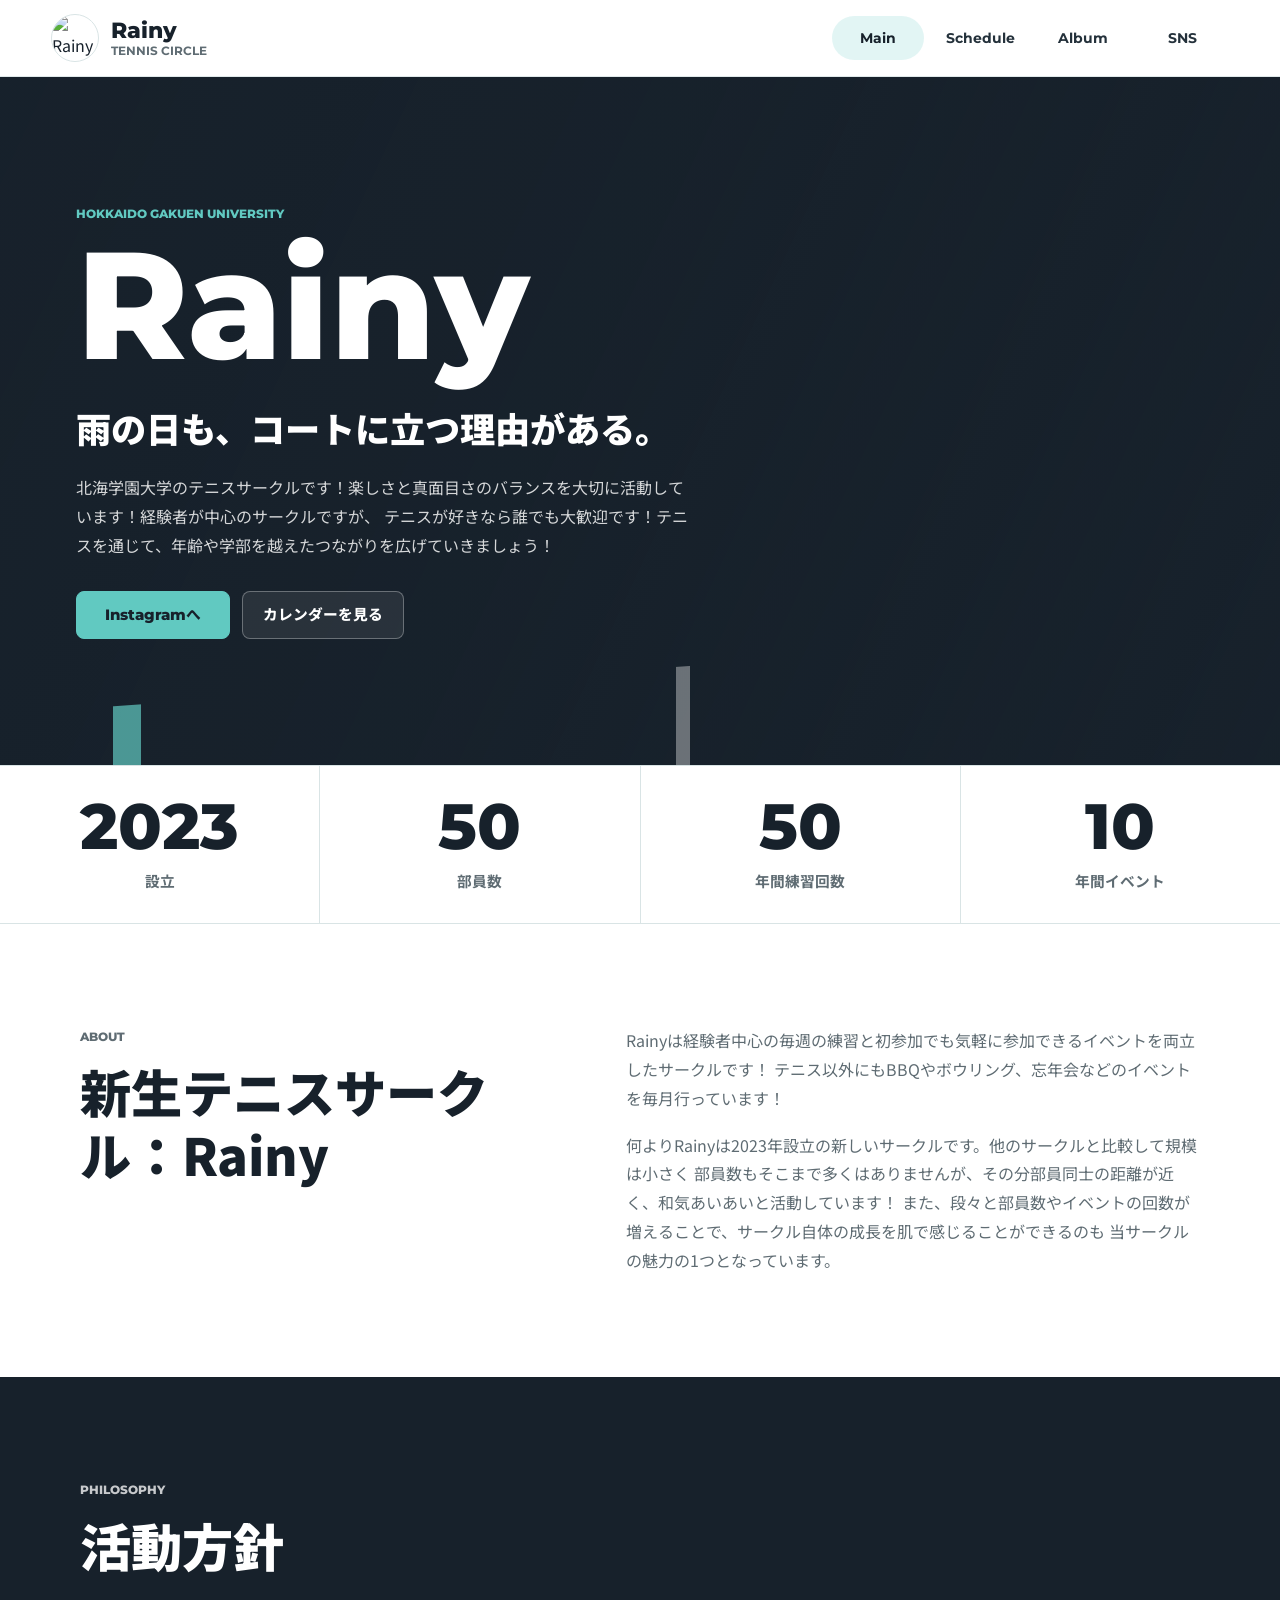
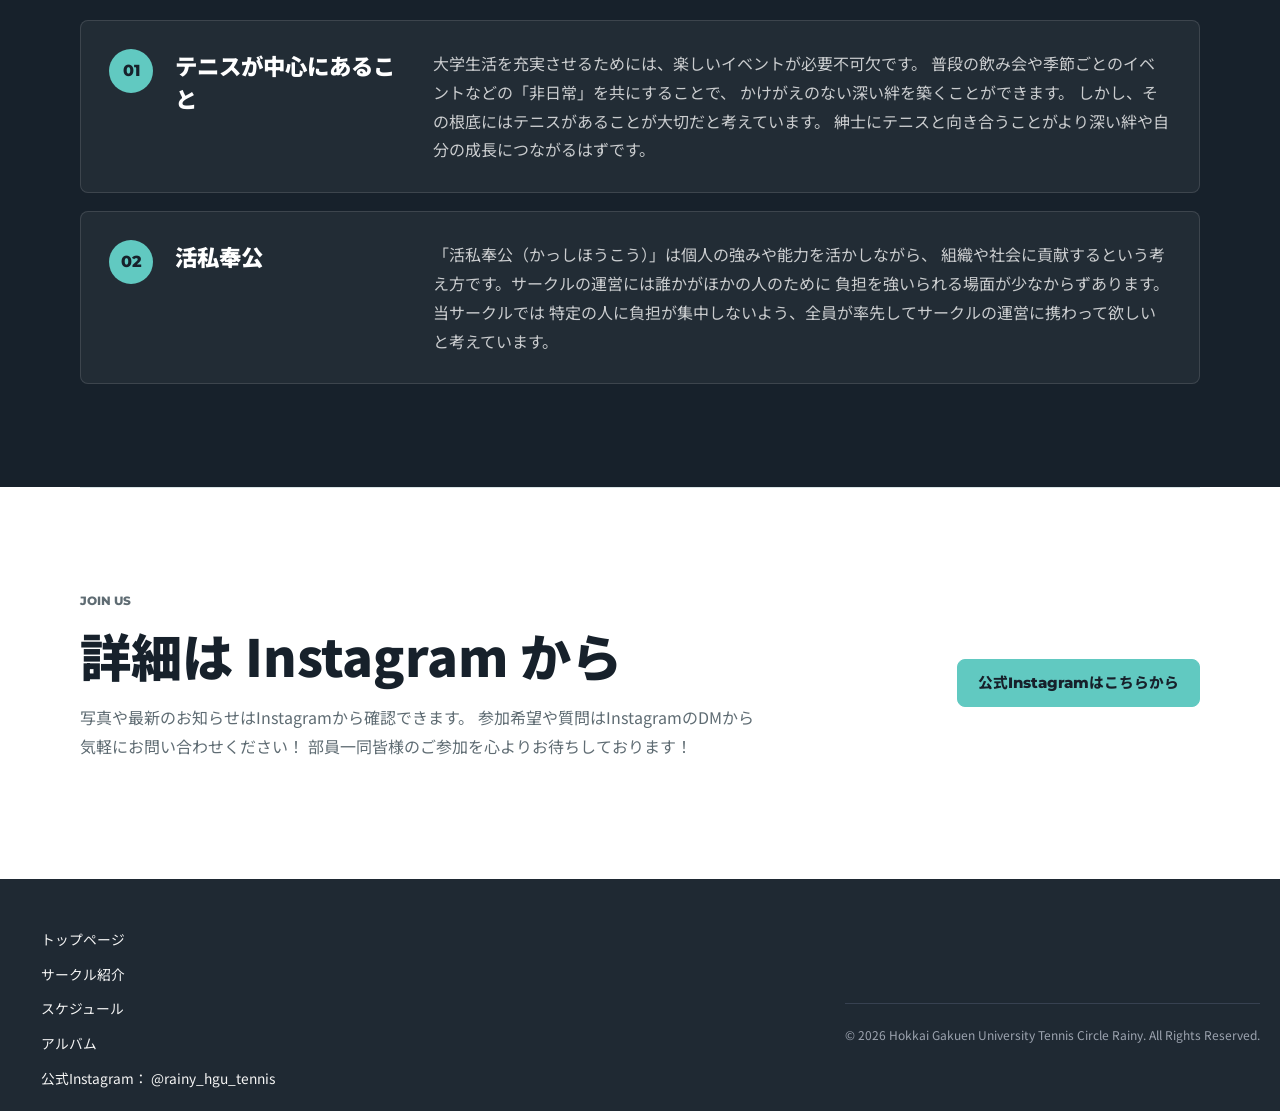
==== index.html @ 99d6b295 "Add files via upload" ====
<!doctype html>
<html lang="ja">
  <head>
    <meta charset="utf-8">
    <meta name="viewport" content="width=device-width, initial-scale=1">
    <title>Rainy | 北海学園大学テニスサークル</title>
    <meta name="description" content="北海学園大学所属のテニスサークル Rainy。スポーツマンシップを大切に、テニスもイベントも全力で楽しむサークルです。">
    <link rel="preconnect" href="https://fonts.googleapis.com">
    <link rel="preconnect" href="https://fonts.gstatic.com" crossorigin>
    <link href="https://fonts.googleapis.com/css2?family=Montserrat:wght@600;700;800&family=Noto+Sans+JP:wght@400;500;700;900&display=swap" rel="stylesheet">
    <link rel="stylesheet" href="styles.css">
  </head>
  <body>
    <header class="site-header">
      <a class="brand" href="index.html" aria-label="Rainy ホーム">
        <img class="brand-mark" src="assets/rainy-logo.png" alt="Rainy Tennis Circle ロゴ">
        <span>
          <span class="brand-name">Rainy</span>
          <span class="brand-line">Tennis Circle</span>
        </span>
      </a>
      <button class="nav-toggle" type="button" aria-expanded="false" aria-controls="site-nav" aria-label="メニューを開く">
        <span></span>
        <span></span>
        <span></span>
      </button>
      <nav class="site-nav" id="site-nav" aria-label="サイト内メニュー">
        <a href="index.html" aria-current="page">Main</a>
        <a href="schedule.html">Schedule</a>
        <a href="album.html">Album</a>
        <a href="sns.html">SNS</a>
      </nav>
    </header>

    <main>
      <section class="hero hero-home">
        <div class="hero-copy">
          <p class="eyebrow">Hokkaido Gakuen University</p>
          <h1>Rainy</h1>
          <p class="hero-lead">雨の日も、コートに立つ理由がある。</p>
          <p class="hero-text">
            北海学園大学のテニスサークルです！楽しさと真面目さのバランスを大切に活動しています！経験者が中心のサークルですが、
            テニスが好きなら誰でも大歓迎です！テニスを通じて、年齢や学部を越えたつながりを広げていきましょう！
          </p>
          <div class="hero-actions">
            <a class="button button-primary" href="sns.html">Instagramへ</a>
            <a class="button button-secondary" href="schedule.html">カレンダーを見る</a>
          </div>
        </div>
      </section>

      <section class="stats-strip" aria-label="Rainyの基本情報">
        <div class="stat-card">
          <span class="stat-number">2023</span>
          <span class="stat-label">設立</span>
        </div>
        <div class="stat-card">
          <span class="stat-number">50</span>
          <span class="stat-label">部員数</span>
        </div>
        <div class="stat-card">
          <span class="stat-number">50</span>
          <span class="stat-label">年間練習回数</span>
        </div>
        <div class="stat-card">
          <span class="stat-number">10</span>
          <span class="stat-label">年間イベント</span>
        </div>
      </section>

      <section class="section split-section">
        <div>
          <p class="section-kicker">About</p>
          <h2>新生テニスサークル：Rainy</h2>
        </div>
        <div class="text-stack">
          <p>
            Rainyは経験者中心の毎週の練習と初参加でも気軽に参加できるイベントを両立したサークルです！
            テニス以外にもBBQやボウリング、忘年会などのイベントを毎月行っています！
          </p>
          <p>
            何よりRainyは2023年設立の新しいサークルです。他のサークルと比較して規模は小さく
            部員数もそこまで多くはありませんが、その分部員同士の距離が近く、和気あいあいと活動しています！
            また、段々と部員数やイベントの回数が増えることで、サークル自体の成長を肌で感じることができるのも
            当サークルの魅力の1つとなっています。
          </p>
          
        </div>
      </section>

      <section class="section philosophy-band">
        <div class="band-copy">
          <p class="section-kicker">Philosophy</p>
          <h2>活動方針</h2>
         
        </div>
        <div class="value-list">
          <article>
            <span>01</span>
            <h3>テニスが中心にあること</h3>
            <p>大学生活を充実させるためには、楽しいイベントが必要不可欠です。
              普段の飲み会や季節ごとのイベントなどの「非日常」を共にすることで、
              かけがえのない深い絆を築くことができます。
              しかし、その根底にはテニスがあることが大切だと考えています。
              紳士にテニスと向き合うことがより深い絆や自分の成長につながるはずです。
            </p>
          </article>
          <article>
            <span>02</span>
            <h3>活私奉公</h3>
            <p>「活私奉公（かっしほうこう）」は個人の強みや能力を活かしながら、
              組織や社会に貢献するという考え方です。サークルの運営には誰かがほかの人のために
              負担を強いられる場面が少なからずあります。当サークルでは
              特定の人に負担が集中しないよう、全員が率先してサークルの運営に携わって欲しいと考えています。
              
            </p>
          </article>
        </div>
      </section>

      <section class="section cta-section">
        <div>
          <p class="section-kicker">Join Us</p>
          <h2>詳細は Instagram から</h2>
          <p>
            写真や最新のお知らせはInstagramから確認できます。
            参加希望や質問はInstagramのDMから気軽にお問い合わせください！
            部員一同皆様のご参加を心よりお待ちしております！
          </p>
        </div>
        <a class="button button-primary" a href="https://www.instagram.com/rainy_hgu_tennis">公式Instagramはこちらから</a>
      </section>
    </main>

    <footer class="site-footer">
  <div class="footer-inner">

      <nav class="footer-nav">
      <ul>
        <li><a href="#top">トップページ</a></li>
        <li><a href="#about">サークル紹介</a></li>
        <li><a href="#schedule">スケジュール</a></li>
        <li><a href="#album">アルバム</a></li>
         公式Instagram：
        <a href="https://www.instagram.com/rainy_hgu_tennis" target="_blank" rel="noopener noreferrer">
          @rainy_hgu_tennis
        </ul>
    </nav>
  </div>

  <div class="footer-bottom">
    <p>&copy; 2026 Hokkai Gakuen University Tennis Circle Rainy. All Rights Reserved.</p>
  </div>
</footer>

    <script src="script.js"></script>
  </body>
</html>
---- styles.css ----
:root {
  --charcoal: #17212b;
  --charcoal-soft: #24313b;
  --charcoal-muted: #5f6c73;
  --mint: #61c9c1;
  --mint-deep: #2fa99f;
  --white: #ffffff;
  --light: #f4f7f8;
  --light-gray: #dce6e8;
  --line: #d9e4e5;
  --shadow: 0 24px 70px rgba(23, 33, 43, 0.12);
  --max-width: 1120px;
}

* {
  box-sizing: border-box;
}

html {
  scroll-behavior: smooth;
}

body {
  margin: 0;
  color: var(--charcoal);
  background: var(--white);
  font-family: "Noto Sans JP", "Helvetica Neue", Arial, sans-serif;
  line-height: 1.8;
}

img {
  display: block;
  max-width: 100%;
}

a {
  color: inherit;
  text-decoration: none;
  -webkit-tap-highlight-color: transparent;
}
button,
a {
  -webkit-tap-highlight-color: transparent;
}

button {
  outline: none;
  background: none;
  border: none;
  cursor: pointer;
}

.site-header {
  position: sticky;
  top: 0;
  z-index: 20;
  display: flex;
  align-items: center;
  justify-content: space-between;
  min-height: 76px;
  padding: 14px clamp(20px, 4vw, 56px);
  background: rgba(255, 255, 255, 0.92);
  border-bottom: 1px solid rgba(217, 228, 229, 0.8);
  backdrop-filter: blur(14px);
}

.brand {
  display: inline-flex;
  align-items: center;
  gap: 12px;
  min-width: 0;
}

.brand-mark {
  width: 48px;
  height: 48px;
  border: 1px solid var(--line);
  border-radius: 50%;
  object-fit: cover;
}

.brand-name,
.brand-line {
  display: block;
  line-height: 1.05;
}

.brand-name {
  font-family: "Montserrat", "Noto Sans JP", sans-serif;
  font-size: 1.35rem;
  font-weight: 800;
}

.brand-line {
  margin-top: 4px;
  color: var(--charcoal-muted);
  font-family: "Montserrat", "Noto Sans JP", sans-serif;
  font-size: 0.72rem;
  font-weight: 700;
  text-transform: uppercase;
}

.site-nav {
  display: flex;
  align-items: center;
  gap: 8px;
}

.site-nav a {
  min-width: 92px;
  padding: 10px 14px;
  border-radius: 999px;
  color: var(--charcoal-soft);
  font-family: "Montserrat", "Noto Sans JP", sans-serif;
  font-size: 0.86rem;
  font-weight: 700;
  text-align: center;
  transition: background 0.2s ease, color 0.2s ease, transform 0.2s ease;
}

.site-nav a:hover,
.site-nav a[aria-current="page"] {
  color: var(--charcoal);
  background: rgba(97, 201, 193, 0.18);
}

.site-nav a:hover {
  transform: translateY(-1px);
}

.nav-toggle {
  display: none;
  width: 46px;
  height: 46px;
  align-items: center;
  justify-content: center;
  flex-direction: column;
  gap: 6px;
  border: 1px solid var(--line);
  border-radius: 8px;
  background: var(--white);
  cursor: pointer;
}

.nav-toggle span {
  width: 20px;
  height: 2px;
  background: var(--charcoal);
  border-radius: 2px;
}

.hero,
.page-hero {
  position: relative;
  overflow: hidden;
  isolation: isolate;
}

.hero::before,
.page-hero::before {
  position: absolute;
  inset: 0;
  z-index: -2;
  background:
    linear-gradient(115deg, rgba(23, 33, 43, 0.94) 0%, rgba(23, 33, 43, 0.86) 44%, rgba(23, 33, 43, 0.55) 100%),
    url("assets/rainy-logo.png") right 8% center / min(520px, 54vw) no-repeat,
    var(--charcoal);
  content: "";
}

.hero::after,
.page-hero::after {
  position: absolute;
  inset: auto -10% -60px 0;
  z-index: -1;
  height: 160px;
  background:
    linear-gradient(90deg, transparent 0 8%, rgba(97, 201, 193, 0.7) 8% 10%, transparent 10% 48%, rgba(255, 255, 255, 0.36) 48% 49%, transparent 49% 100%);
  transform: skewY(-4deg);
  content: "";
}

.hero-home {
  display: grid;
  align-items: center;
  min-height: min(720px, 72svh);
  padding: clamp(72px, 10vw, 126px) clamp(22px, 6vw, 76px);
}

.hero-copy,
.page-hero > div {
  width: min(680px, 100%);
}

.eyebrow,
.section-kicker,
.card-kicker {
  margin: 0 0 12px;
  color: var(--mint);
  font-family: "Montserrat", "Noto Sans JP", sans-serif;
  font-size: 0.77rem;
  font-weight: 800;
  text-transform: uppercase;
}

.hero h1,
.page-hero h1 {
  margin: 0;
  color: var(--white);
  font-family: "Montserrat", "Noto Sans JP", sans-serif;
  font-size: clamp(4.3rem, 13vw, 9.5rem);
  font-weight: 800;
  line-height: 0.9;
}

.page-hero h1 {
  font-size: clamp(3.4rem, 9vw, 7rem);
}

.hero-lead {
  margin: 28px 0 0;
  color: var(--white);
  font-size: clamp(1.35rem, 3vw, 2.2rem);
  font-weight: 900;
  line-height: 1.45;
}

.hero-text {
  max-width: 620px;
  margin: 20px 0 0;
  color: rgba(255, 255, 255, 0.82);
  font-size: 1rem;
}

.hero-actions,
.sns-actions {
  display: flex;
  flex-wrap: wrap;
  gap: 12px;
  margin-top: 32px;
}

.button {
  display: inline-flex;
  align-items: center;
  justify-content: center;
  min-height: 48px;
  min-width: 154px;
  padding: 12px 20px;
  border: 1px solid transparent;
  border-radius: 8px;
  font-family: "Montserrat", "Noto Sans JP", sans-serif;
  font-size: 0.92rem;
  font-weight: 800;
  line-height: 1.3;
  cursor: pointer;
  transition: transform 0.2s ease, border-color 0.2s ease, background 0.2s ease, color 0.2s ease;
}

.button:hover {
  transform: translateY(-2px);
}

.button-primary {
  color: var(--charcoal);
  background: var(--mint);
  border-color: var(--mint);
}

.button-secondary {
  color: var(--white);
  background: rgba(255, 255, 255, 0.08);
  border-color: rgba(255, 255, 255, 0.3);
}

.section .button-secondary,
.sns-copy .button-secondary {
  color: var(--charcoal);
  background: var(--white);
  border-color: var(--line);
}

.stats-strip {
  display: grid;
  grid-template-columns: repeat(4, minmax(0, 1fr));
  gap: 1px;
  background: var(--line);
  border-top: 1px solid var(--line);
  border-bottom: 1px solid var(--line);
}

.stat-card {
  min-height: 132px;
  padding: 28px 20px;
  background: var(--white);
  text-align: center;
}

.stat-number,
.stat-label {
  display: block;
}

.stat-number {
  color: var(--charcoal);
  font-family: "Montserrat", "Noto Sans JP", sans-serif;
  font-size: clamp(2.2rem, 5vw, 4rem);
  font-weight: 800;
  line-height: 1;
}

.stat-label {
  margin-top: 10px;
  color: var(--charcoal-muted);
  font-size: 0.92rem;
  font-weight: 700;
}

.section {
  width: min(var(--max-width), calc(100% - 44px));
  margin: 0 auto;
  padding: clamp(62px, 8vw, 104px) 0;
}

.split-section {
  display: grid;
  grid-template-columns: minmax(260px, 0.9fr) minmax(280px, 1.1fr);
  gap: clamp(28px, 6vw, 78px);
  align-items: start;
}

.section h2 {
  margin: 0;
  color: var(--charcoal);
  font-size: clamp(2rem, 4vw, 3.6rem);
  font-weight: 900;
  line-height: 1.22;
}

.section h3 {
  margin: 0;
  color: var(--charcoal);
  font-size: 1.4rem;
  font-weight: 900;
  line-height: 1.45;
}

.section p {
  color: var(--charcoal-muted);
}

.text-stack p {
  margin: 0;
}

.text-stack p + p {
  margin-top: 18px;
}

.philosophy-band {
  width: 100%;
  max-width: none;
  display: grid;
  grid-template-columns: 1fr;
  gap: clamp(28px, 4vw, 44px);
  align-items: start;
  padding: clamp(68px, 8vw, 104px) max(22px, calc((100vw - var(--max-width)) / 2));
  background: var(--charcoal);
}

.philosophy-band h2,
.philosophy-band h3 {
  color: var(--white);
}

.philosophy-band p {
  color: rgba(255, 255, 255, 0.76);
}

.philosophy-band h2 {
  word-break: keep-all;
}

.value-list {
  display: grid;
  grid-template-columns: 1fr;
  gap: 18px;
}

.value-list article {
  display: grid;
  grid-template-columns: auto minmax(180px, 0.32fr) minmax(0, 1fr);
  gap: 22px;
  align-items: start;
  min-height: 0;
  padding: 28px;
  border: 1px solid rgba(255, 255, 255, 0.12);
  border-radius: 8px;
  background: rgba(255, 255, 255, 0.05);
}

.value-list span {
  display: inline-flex;
  align-items: center;
  justify-content: center;
  width: 44px;
  height: 44px;
  margin-bottom: 0;
  color: var(--charcoal);
  background: var(--mint);
  border-radius: 50%;
  font-family: "Montserrat", "Noto Sans JP", sans-serif;
  font-weight: 800;
}

.value-list p {
  margin: 0;
}

@media (min-width: 761px) {
  .philosophy-band h2 {
    white-space: nowrap;
  }
}

.cta-section {
  display: flex;
  align-items: center;
  justify-content: space-between;
  gap: 28px;
  border-top: 1px solid var(--line);
}

.cta-section p {
  max-width: 680px;
}

.page-hero {
  min-height: 390px;
  padding: clamp(78px, 10vw, 112px) clamp(22px, 6vw, 76px);
}

.schedule-overview {
  display: grid;
  grid-template-columns: 1.1fr 0.9fr;
  gap: 18px;
}

.schedule-card,
.timeline-item,
.faq-grid article,
.gallery-card {
  border: 1px solid var(--line);
  border-radius: 8px;
  background: var(--white);
  box-shadow: var(--shadow);
}

.schedule-card {
  min-height: 260px;
  padding: clamp(28px, 4vw, 44px);
}

.primary-schedule {
  color: var(--white);
  background:
    linear-gradient(135deg, rgba(23, 33, 43, 0.95), rgba(36, 49, 59, 0.9)),
    url("assets/rainy-logo.png") right -60px bottom -86px / 260px no-repeat;
  border-color: transparent;
}

.primary-schedule h2,
.primary-schedule p {
  color: var(--white);
}

.section-heading {
  margin-bottom: 30px;
}

.timeline {
  display: grid;
  grid-template-columns: repeat(5, minmax(0, 1fr));
  gap: 16px;
}

.timeline-item {
  min-height: 250px;
  padding: 24px;
}

.timeline-item span {
  display: inline-flex;
  margin-bottom: 22px;
  color: var(--mint-deep);
  font-family: "Montserrat", "Noto Sans JP", sans-serif;
  font-size: 1.2rem;
  font-weight: 800;
}

.timeline-item p,
.faq-grid p,
.gallery-card p {
  margin-bottom: 0;
}

.table-section {
  padding-top: 24px;
}

.table-wrap {
  overflow-x: auto;
  border: 1px solid var(--line);
  border-radius: 8px;
}

table {
  width: 100%;
  min-width: 720px;
  border-collapse: collapse;
  background: var(--white);
}

th,
td {
  padding: 20px;
  border-bottom: 1px solid var(--line);
  text-align: left;
  vertical-align: top;
}

th {
  color: var(--charcoal);
  background: var(--light);
  font-family: "Montserrat", "Noto Sans JP", sans-serif;
  font-size: 0.9rem;
}

td {
  color: var(--charcoal-muted);
}

tr:last-child td {
  border-bottom: 0;
}

.album-intro {
  display: grid;
  grid-template-columns: 330px minmax(0, 1fr);
  gap: clamp(28px, 6vw, 78px);
  align-items: center;
}

.album-logo {
  overflow: hidden;
  border: 1px solid var(--line);
  border-radius: 8px;
  background: var(--light);
}

.album-logo img {
  width: 100%;
  aspect-ratio: 1;
  object-fit: cover;
}

.gallery-grid {
  display: grid;
  grid-template-columns: repeat(3, minmax(0, 1fr));
  gap: 18px;
}

.gallery-card {
  overflow: hidden;
  margin: 0;
}

.album-visual {
  position: relative;
  display: grid;
  min-height: 230px;
  place-items: center;
  overflow: hidden;
  background: var(--light);
}

.logo-visual {
  background: var(--white);
}

.logo-visual img {
  width: min(82%, 260px);
}

.album-visual::before,
.album-visual::after {
  position: absolute;
  content: "";
}

.visual-court {
  background: linear-gradient(135deg, #65cfc6, #d9f3f0);
}

.visual-court::before {
  inset: 48px 34px;
  border: 3px solid rgba(255, 255, 255, 0.92);
}

.visual-court::after {
  width: 3px;
  height: 100%;
  background: rgba(255, 255, 255, 0.92);
}

.visual-bbq {
  background: linear-gradient(135deg, #24313b, #61c9c1);
}

.visual-bbq::before {
  width: 96px;
  height: 96px;
  border: 14px solid rgba(255, 255, 255, 0.72);
  border-top-color: var(--mint);
  border-radius: 50%;
}

.visual-bbq::after {
  width: 150px;
  height: 3px;
  background: rgba(255, 255, 255, 0.78);
  transform: translateY(62px);
}

.visual-sea {
  background: linear-gradient(180deg, #ffffff 0 28%, #b9eee9 28% 60%, #24313b 60% 100%);
}

.visual-sea::before {
  width: 70%;
  height: 70px;
  background: repeating-linear-gradient(90deg, rgba(255,255,255,0.78) 0 26px, transparent 26px 52px);
  transform: translateY(28px) skewX(-16deg);
}

.visual-sea::after {
  width: 92px;
  height: 92px;
  border: 16px solid var(--mint);
  border-radius: 50%;
  transform: translate(-82px, -58px);
}

.visual-snow {
  background: linear-gradient(135deg, #f4f7f8, #d8f4f1);
}

.visual-snow::before {
  width: 74%;
  height: 3px;
  background: var(--charcoal-soft);
  transform: rotate(-28deg);
}

.visual-snow::after {
  width: 74%;
  height: 3px;
  background: var(--mint-deep);
  transform: rotate(28deg);
}

.visual-bowling {
  background: linear-gradient(135deg, #24313b, #f4f7f8);
}

.visual-bowling::before {
  width: 96px;
  height: 96px;
  background:
    radial-gradient(circle at 35% 36%, var(--charcoal) 0 7px, transparent 8px),
    radial-gradient(circle at 55% 32%, var(--charcoal) 0 7px, transparent 8px),
    radial-gradient(circle at 45% 54%, var(--charcoal) 0 7px, transparent 8px),
    var(--mint);
  border-radius: 50%;
}

.visual-bowling::after {
  width: 18px;
  height: 150px;
  background: var(--white);
  border-radius: 18px;
  transform: translate(90px, -6px) rotate(8deg);
}

.gallery-card figcaption {
  display: grid;
  gap: 4px;
  padding: 18px 20px 20px;
}

.gallery-card figcaption span {
  color: var(--mint-deep);
  font-family: "Montserrat", "Noto Sans JP", sans-serif;
  font-size: 0.78rem;
  font-weight: 800;
  text-transform: uppercase;
}

.gallery-card figcaption strong {
  color: var(--charcoal);
  font-size: 1rem;
}

.sns-hero .button {
  margin-top: 30px;
}

.sns-section {
  display: grid;
  grid-template-columns: 330px minmax(0, 1fr);
  gap: clamp(28px, 7vw, 88px);
  align-items: center;
}

.phone-preview {
  padding: 18px;
  border: 1px solid var(--line);
  border-radius: 28px;
  background: var(--charcoal);
  box-shadow: var(--shadow);
}

.phone-top {
  width: 86px;
  height: 8px;
  margin: 0 auto 18px;
  border-radius: 999px;
  background: rgba(255, 255, 255, 0.22);
}

.post-image {
  display: grid;
  min-height: 292px;
  place-items: center;
  overflow: hidden;
  border-radius: 8px;
  background: var(--white);
}

.post-image img {
  width: 86%;
}

.post-lines {
  display: grid;
  gap: 10px;
  padding: 18px 4px 6px;
}

.post-lines span {
  display: block;
  height: 10px;
  border-radius: 999px;
  background: rgba(255, 255, 255, 0.2);
}

.post-lines span:nth-child(1) {
  width: 92%;
}

.post-lines span:nth-child(2) {
  width: 72%;
}

.post-lines span:nth-child(3) {
  width: 46%;
  background: var(--mint);
}

.copy-feedback {
  min-height: 28px;
  margin: 14px 0 0;
  color: var(--mint-deep);
  font-weight: 700;
}

.faq-grid {
  display: grid;
  grid-template-columns: repeat(3, minmax(0, 1fr));
  gap: 18px;
}

.faq-grid article {
  min-height: 218px;
  padding: 26px;
}

.site-footer {
  display: flex;
  align-items: center;
  justify-content: space-between;
  gap: 18px;
  padding: 30px clamp(22px, 5vw, 64px);
  color: rgba(255, 255, 255, 0.68);
  background: var(--charcoal);
  font-size: 0.86rem;
}

.site-footer p {
  margin: 0;
}

@media (max-width: 960px) {
  .timeline,
  .gallery-grid,
  .faq-grid {
    grid-template-columns: repeat(2, minmax(0, 1fr));
  }

  .schedule-overview,
  .album-intro,
  .sns-section,
  .philosophy-band {
    grid-template-columns: 1fr;
  }

  .album-logo,
  .phone-preview {
    width: min(360px, 100%);
  }
}

@media (max-width: 760px) {
  .site-header {
    min-height: 68px;
  }

  .brand-mark {
    width: 42px;
    height: 42px;
  }

  .brand-name {
    font-size: 1.14rem;
  }

  .brand-line {
    font-size: 0.64rem;
  }

  .nav-toggle {
    display: inline-flex;
  }

  .site-nav {
    position: fixed;
    top: 68px;
    right: 16px;
    left: 16px;
    display: none;
    flex-direction: column;
    align-items: stretch;
    padding: 12px;
    border: 1px solid var(--line);
    border-radius: 8px;
    background: var(--white);
    box-shadow: var(--shadow);
  }

  .site-nav.is-open {
    display: flex;
  }

  .site-nav a {
    min-width: 0;
    border-radius: 8px;
  }

  .hero::before,
  .page-hero::before {
    background:
      linear-gradient(145deg, rgba(23, 33, 43, 0.96) 0%, rgba(23, 33, 43, 0.88) 64%, rgba(23, 33, 43, 0.68) 100%),
      url("assets/rainy-logo.png") right -80px bottom 4px / 330px no-repeat,
      var(--charcoal);
  }

  .hero-home {
    min-height: 620px;
    padding: 58px 22px 74px;
  }

  .page-hero {
    min-height: 340px;
    padding: 58px 22px 76px;
  }

  .hero h1,
  .page-hero h1 {
    font-size: clamp(3.2rem, 18vw, 5.2rem);
  }

  .stats-strip {
    grid-template-columns: repeat(2, minmax(0, 1fr));
  }

  .stat-card {
    min-height: 118px;
  }

  .split-section,
  .cta-section {
    display: grid;
    grid-template-columns: 1fr;
  }

  .section {
    width: min(var(--max-width), calc(100% - 36px));
  }

  .value-list,
  .timeline,
  .gallery-grid,
  .faq-grid {
    grid-template-columns: 1fr;
  }

  .timeline-item,
  .faq-grid article {
    min-height: 0;
  }

  .value-list article {
    grid-template-columns: 1fr;
    gap: 14px;
  }

  .value-list span {
    margin-bottom: 4px;
  }

  .album-visual {
    min-height: 210px;
  }

  .site-footer {
    display: grid;
    justify-items: start;
  }
}
.site-footer {
  background-color: #1f2933;
  color: #f5f5f5;
  padding: 48px 20px 20px;
  font-family: "Noto Sans JP", sans-serif;
}

.footer-inner {
  max-width: 1100px;
  margin: 0 auto;
  display: grid;
  grid-template-columns: 1.2fr 1fr 1.4fr;
  gap: 32px;
}

.footer-brand h2 {
  font-size: 32px;
  margin-bottom: 8px;
  letter-spacing: 0.08em;
  color: #2fa99f;
}

.footer-brand p,
.footer-info p {
  margin: 6px 0;
  font-size: 14px;
  color: #d1d5db;
}

.footer-nav ul {
  list-style: none;
  padding: 0;
  margin: 0;
}

.footer-nav li {
  margin-bottom: 10px;
}

.footer-nav a,
.footer-info a {
  color: #f5f5f5;
  text-decoration: none;
  transition: opacity 0.2s ease;
}

.footer-nav a:hover,
.footer-info a:hover {
  opacity: 0.7;
}

.footer-bottom {
  max-width: 1100px;
  margin: 32px auto 0;
  padding-top: 20px;
  border-top: 1px solid #374151;
  text-align: center;
}

.footer-bottom p {
  font-size: 12px;
  color: #9ca3af;
}

@media (max-width: 768px) {
  .footer-inner {
    grid-template-columns: 1fr;
    gap: 24px;
  }

  .footer-brand h2 {
    font-size: 28px;
  }
}
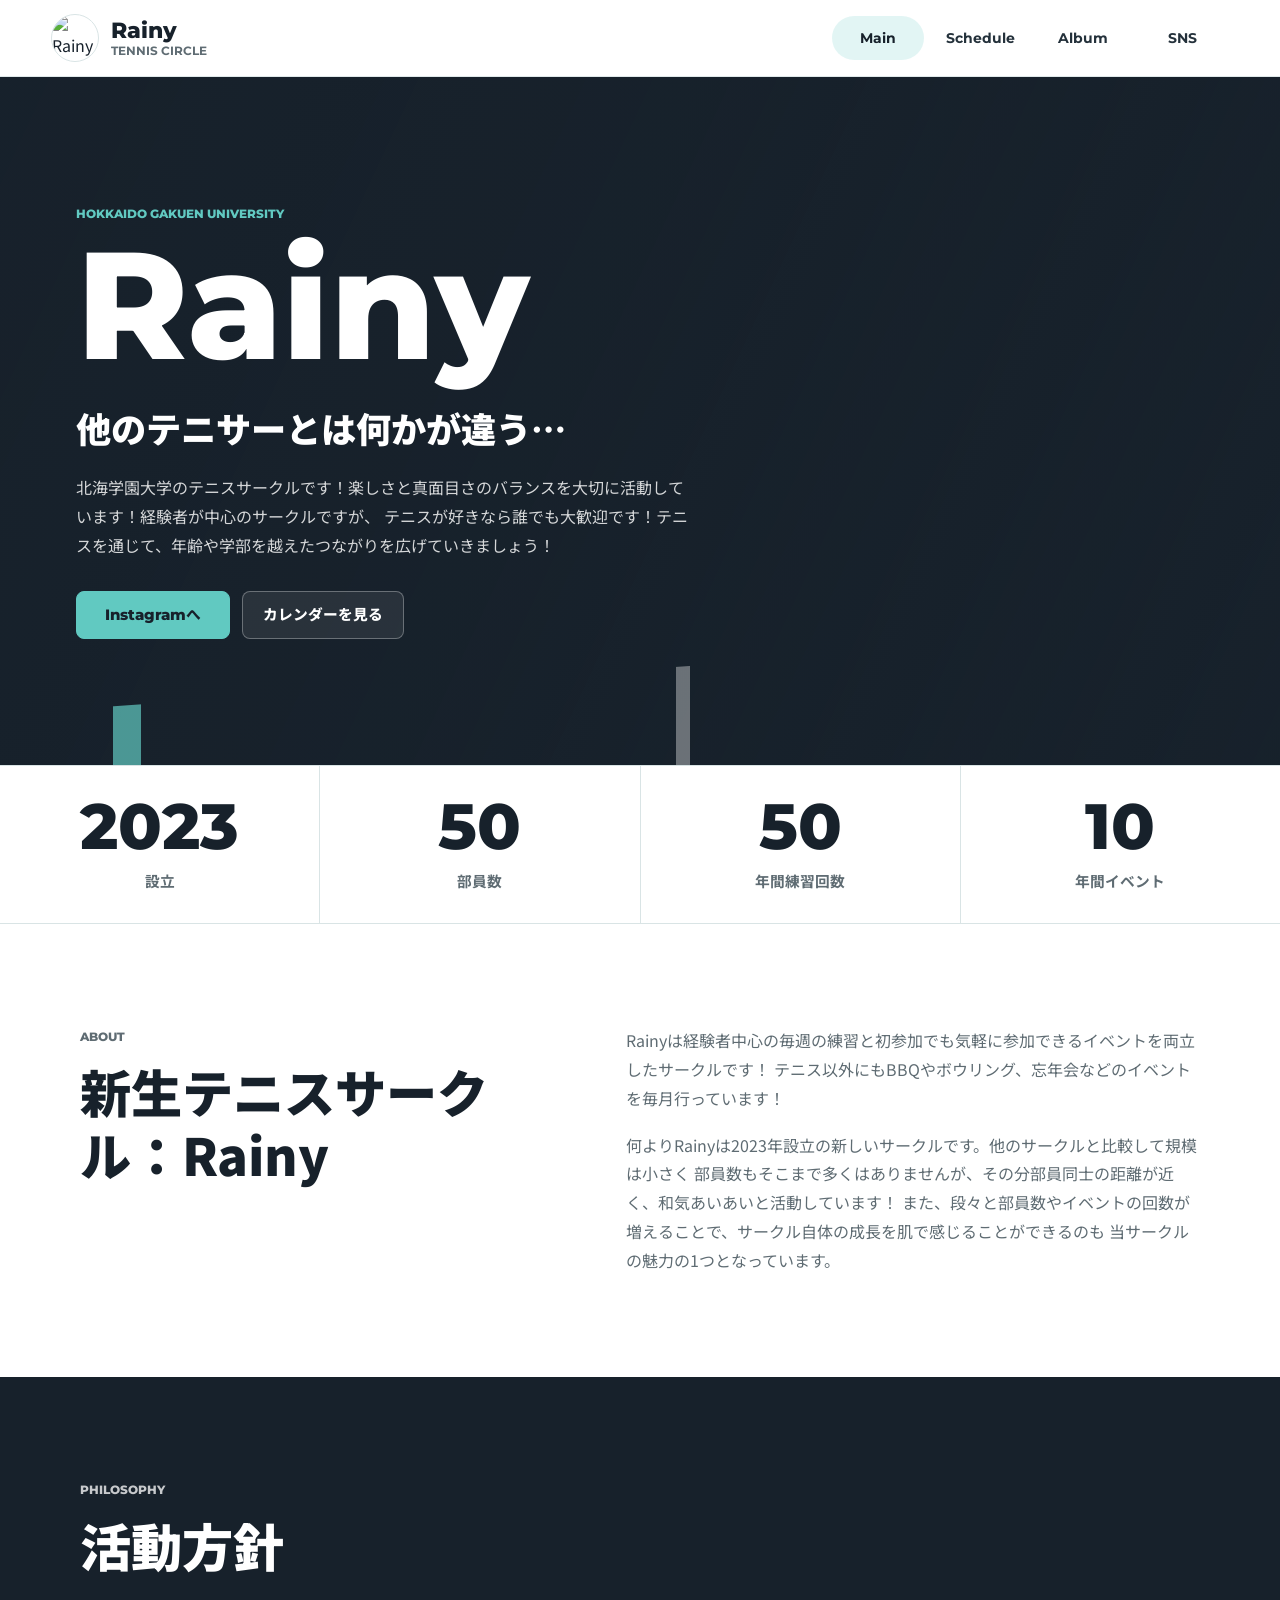
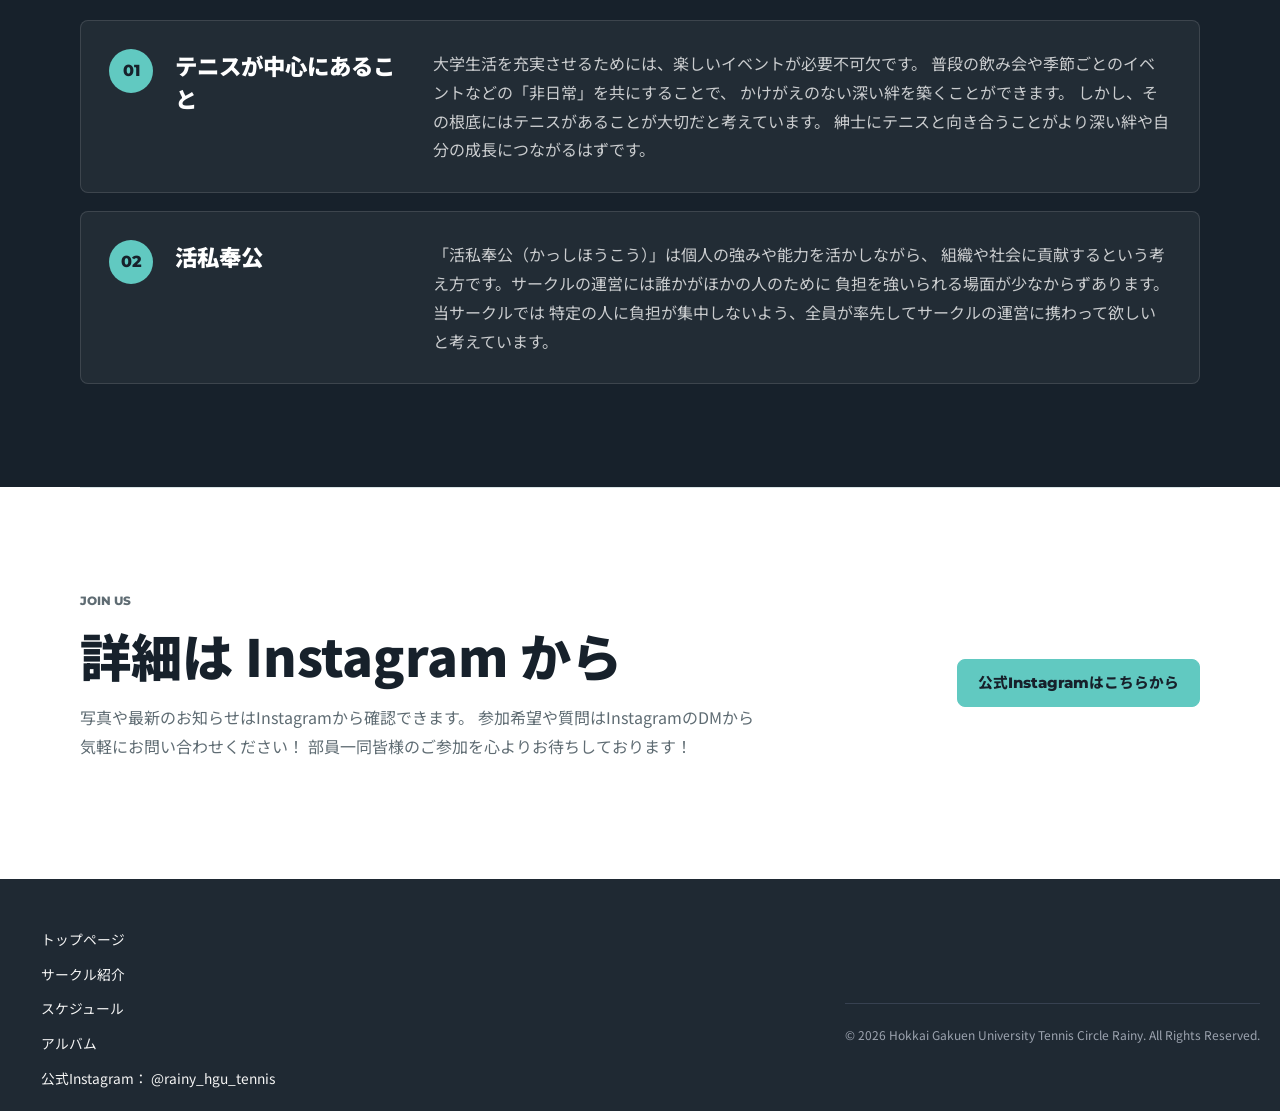
==== commit b2f43aa9: "Revise meta description and hero lead text Updated the description meta tag and changed the hero lea" ====
--- a/index.html
+++ b/index.html
@@ -4,7 +4,7 @@
     <meta charset="utf-8">
     <meta name="viewport" content="width=device-width, initial-scale=1">
     <title>Rainy | 北海学園大学テニスサークル</title>
-    <meta name="description" content="北海学園大学所属のテニスサークル Rainy。スポーツマンシップを大切に、テニスもイベントも全力で楽しむサークルです。">
+    <meta name="description" content="北海学園大学所属のテニスサークル Rainyです。テニスもイベントも真面目に楽しむサークルです。">
     <link rel="preconnect" href="https://fonts.googleapis.com">
     <link rel="preconnect" href="https://fonts.gstatic.com" crossorigin>
     <link href="https://fonts.googleapis.com/css2?family=Montserrat:wght@600;700;800&family=Noto+Sans+JP:wght@400;500;700;900&display=swap" rel="stylesheet">
@@ -37,7 +37,7 @@
         <div class="hero-copy">
           <p class="eyebrow">Hokkaido Gakuen University</p>
           <h1>Rainy</h1>
-          <p class="hero-lead">雨の日も、コートに立つ理由がある。</p>
+          <p class="hero-lead">他のテニサーとは何かが違う…</p>
           <p class="hero-text">
             北海学園大学のテニスサークルです！楽しさと真面目さのバランスを大切に活動しています！経験者が中心のサークルですが、
             テニスが好きなら誰でも大歓迎です！テニスを通じて、年齢や学部を越えたつながりを広げていきましょう！
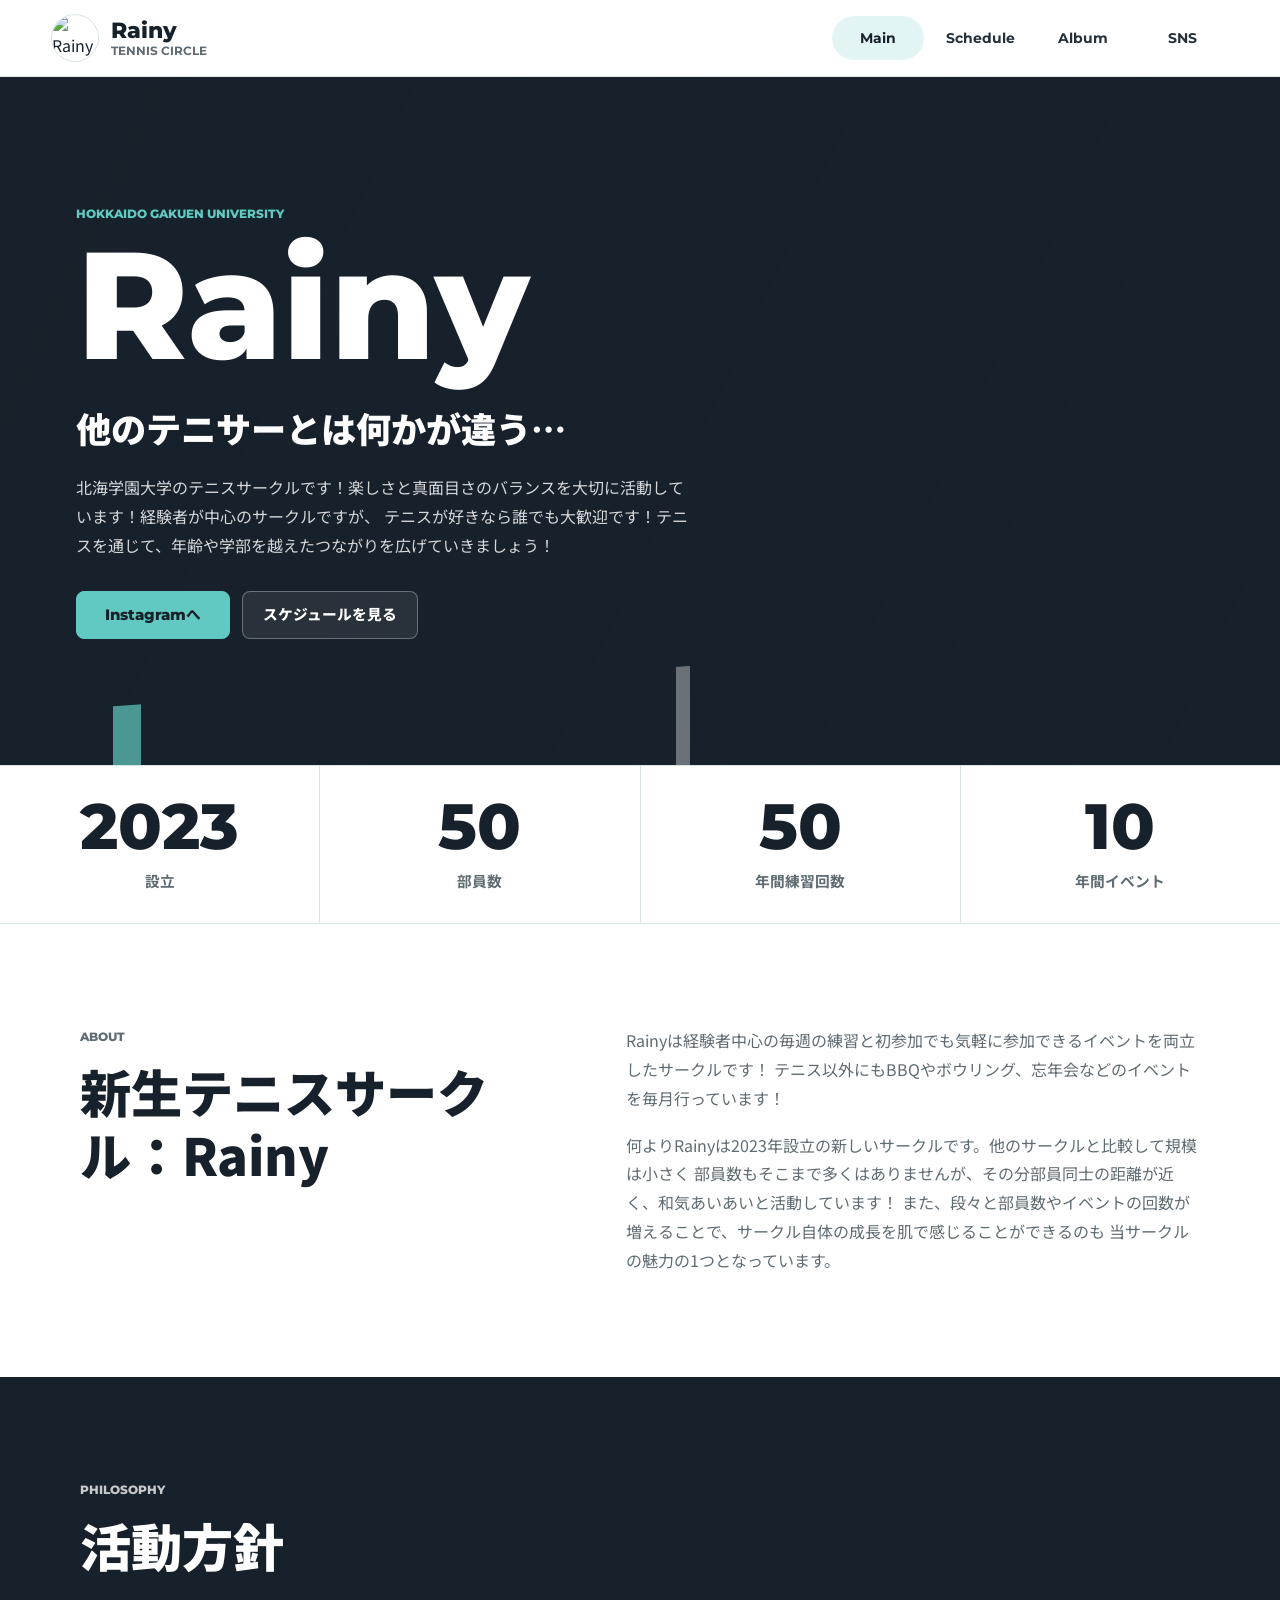
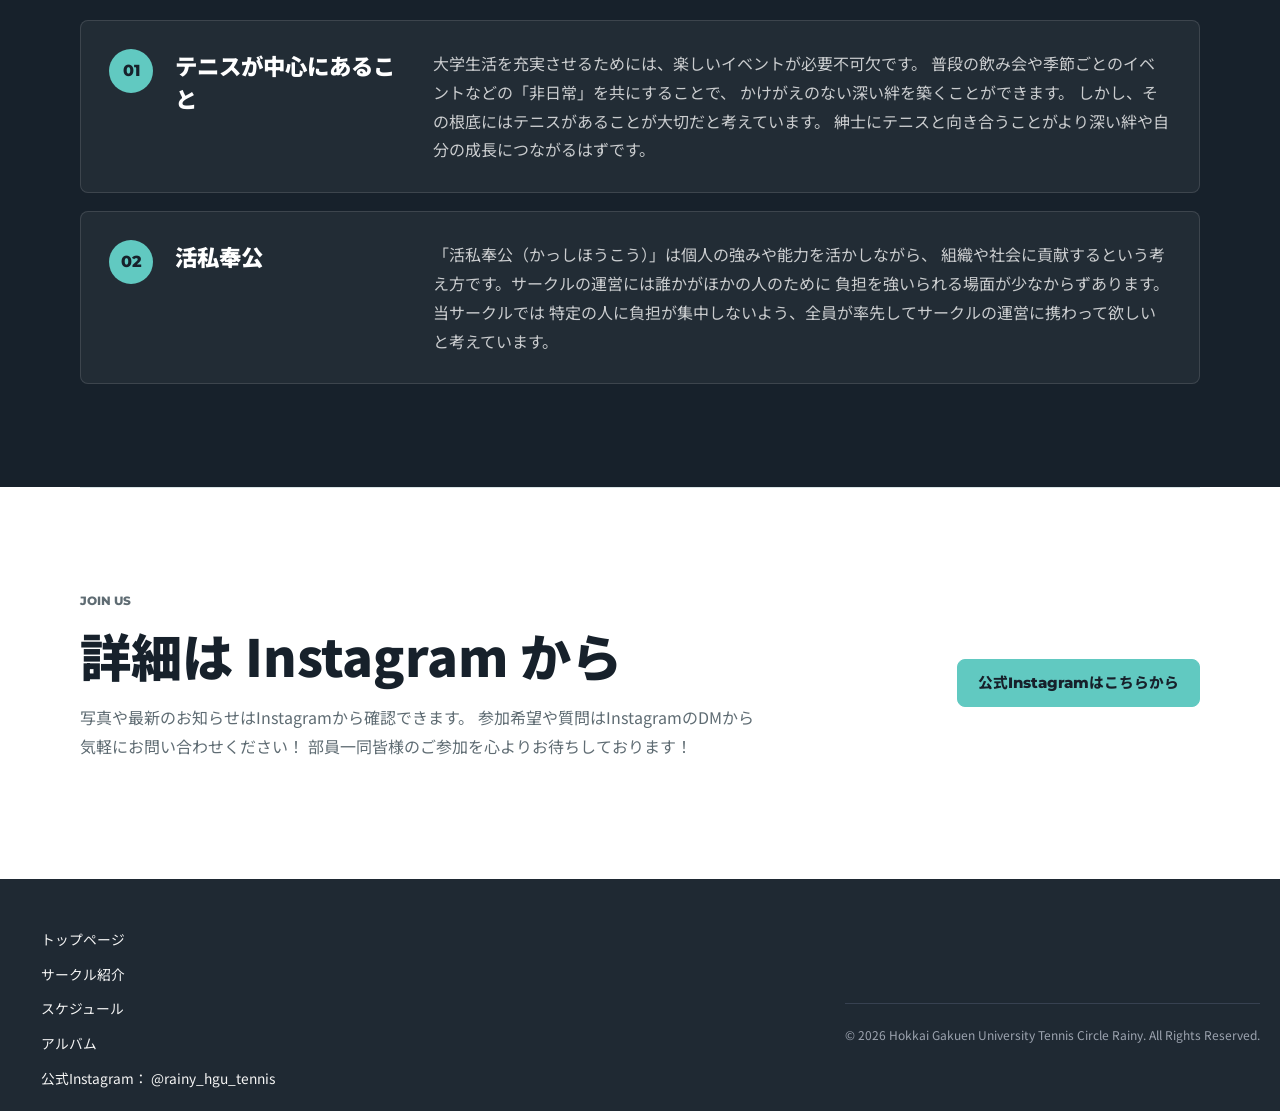
==== commit deb48deb: "Update index.html" ====
--- a/index.html
+++ b/index.html
@@ -43,8 +43,8 @@
             テニスが好きなら誰でも大歓迎です！テニスを通じて、年齢や学部を越えたつながりを広げていきましょう！
           </p>
           <div class="hero-actions">
-            <a class="button button-primary" href="sns.html">Instagramへ</a>
-            <a class="button button-secondary" href="schedule.html">カレンダーを見る</a>
+            <a class="button button-primary" href="https://www.instagram.com/rainy_hgu_tennis">Instagramへ</a>
+            <a class="button button-secondary" href="schedule.html">スケジュールを見る</a>
           </div>
         </div>
       </section>
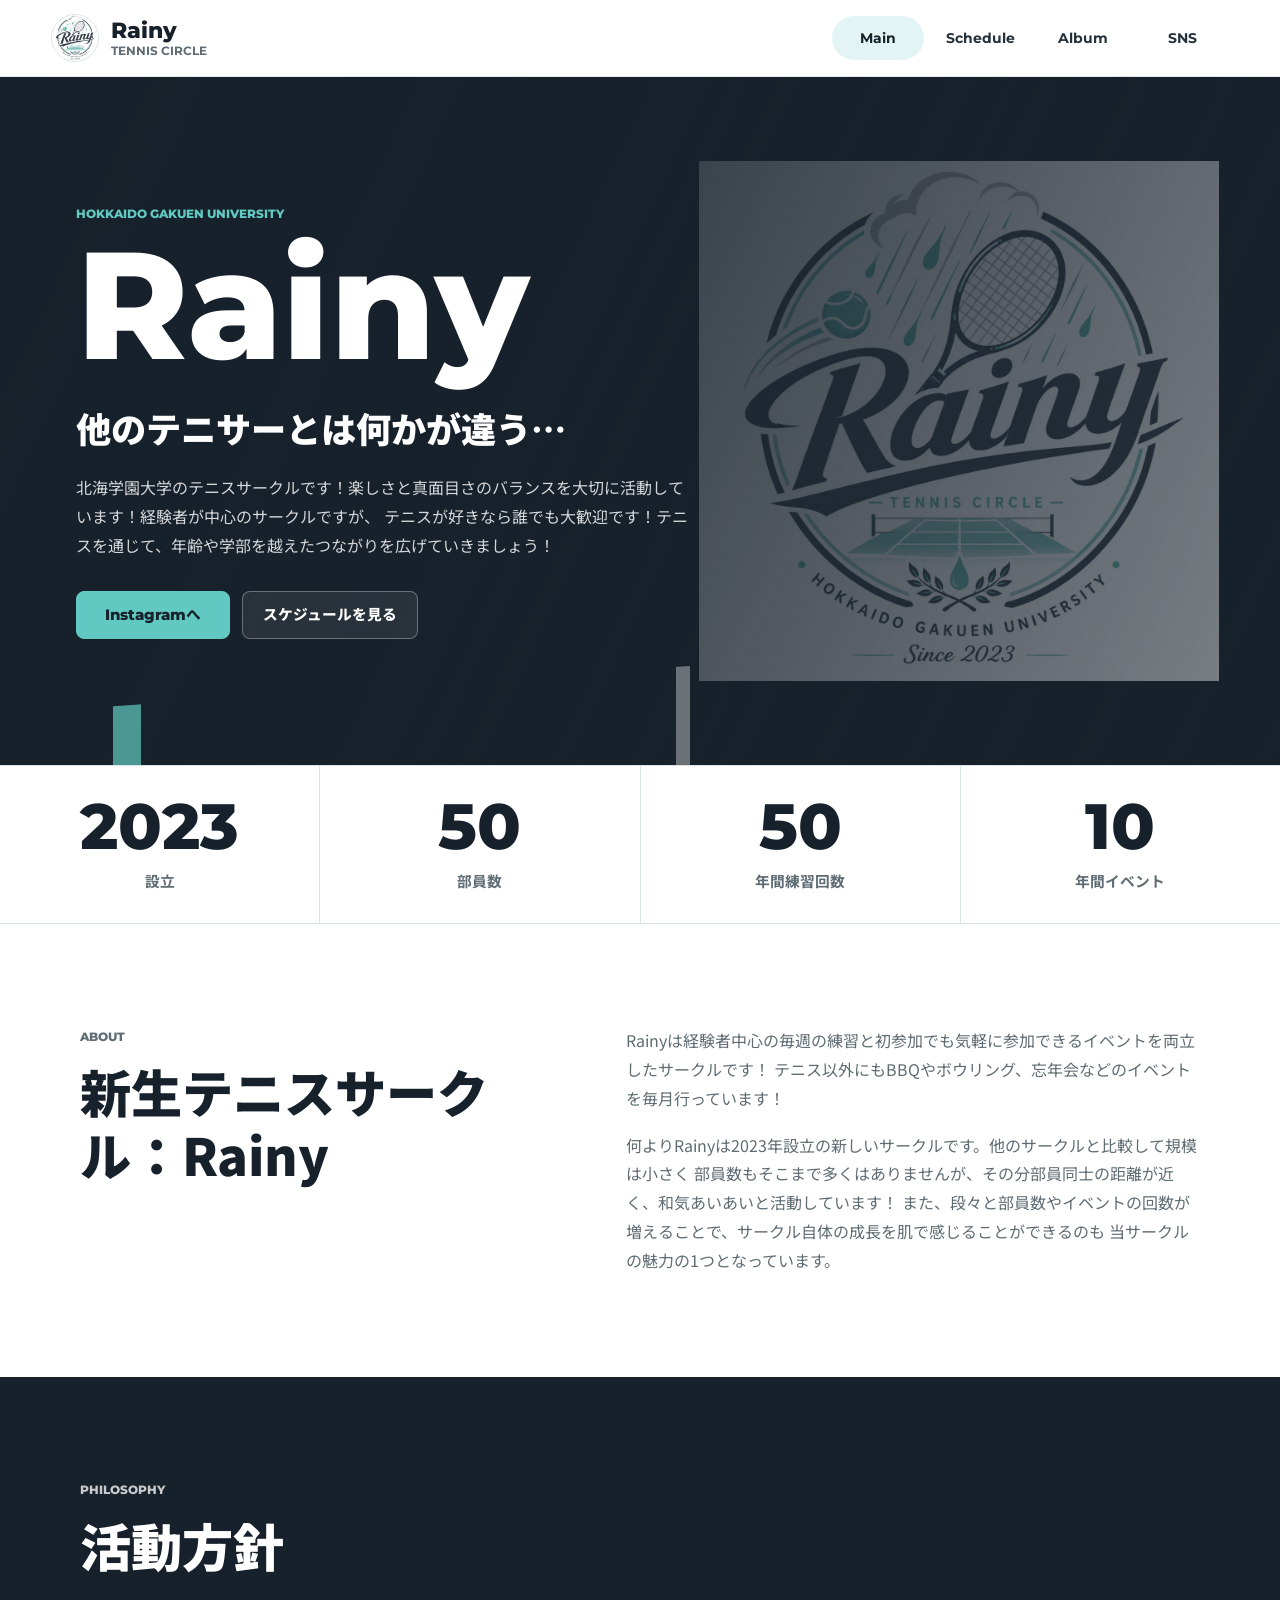
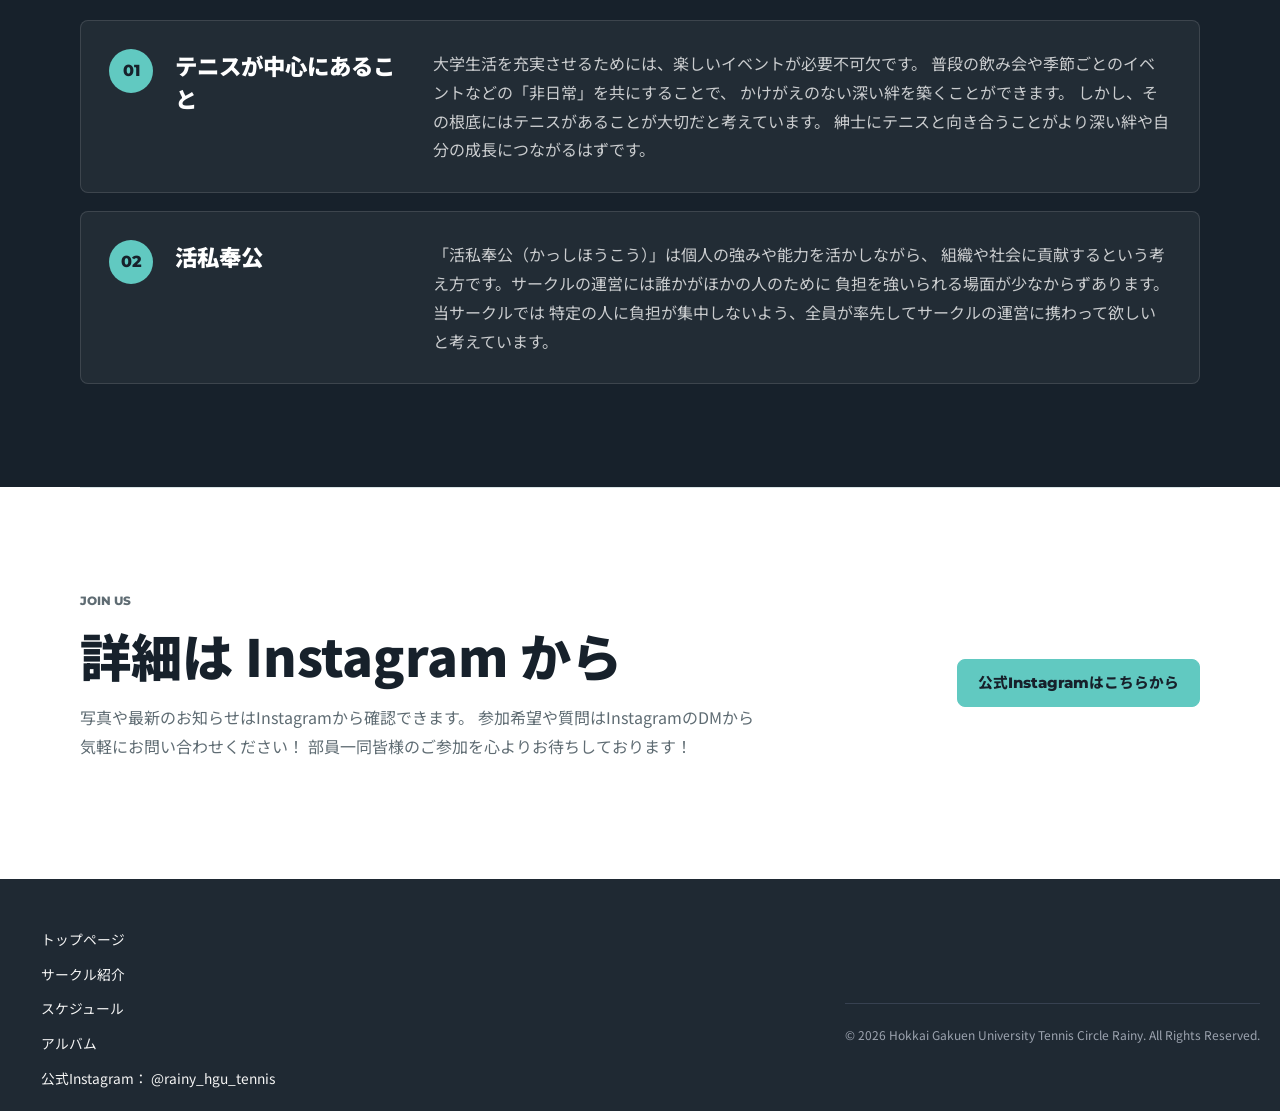
==== commit 739b15e4: "画面表示バグを修正" ====
--- a/index.html
+++ b/index.html
@@ -3,156 +3,14 @@
   <head>
     <meta charset="utf-8">
     <meta name="viewport" content="width=device-width, initial-scale=1">
-    <title>Rainy | 北海学園大学テニスサークル</title>
-    <meta name="description" content="北海学園大学所属のテニスサークル Rainyです。テニスもイベントも真面目に楽しむサークルです。">
-    <link rel="preconnect" href="https://fonts.googleapis.com">
-    <link rel="preconnect" href="https://fonts.gstatic.com" crossorigin>
-    <link href="https://fonts.googleapis.com/css2?family=Montserrat:wght@600;700;800&family=Noto+Sans+JP:wght@400;500;700;900&display=swap" rel="stylesheet">
-    <link rel="stylesheet" href="styles.css">
+    <meta http-equiv="refresh" content="0; url=main/index.html">
+    <link rel="canonical" href="main/index.html">
+    <title>Rainy</title>
+    <script>
+      window.location.replace("main/index.html");
+    </script>
   </head>
   <body>
-    <header class="site-header">
-      <a class="brand" href="index.html" aria-label="Rainy ホーム">
-        <img class="brand-mark" src="assets/rainy-logo.png" alt="Rainy Tennis Circle ロゴ">
-        <span>
-          <span class="brand-name">Rainy</span>
-          <span class="brand-line">Tennis Circle</span>
-        </span>
-      </a>
-      <button class="nav-toggle" type="button" aria-expanded="false" aria-controls="site-nav" aria-label="メニューを開く">
-        <span></span>
-        <span></span>
-        <span></span>
-      </button>
-      <nav class="site-nav" id="site-nav" aria-label="サイト内メニュー">
-        <a href="index.html" aria-current="page">Main</a>
-        <a href="schedule.html">Schedule</a>
-        <a href="album.html">Album</a>
-        <a href="sns.html">SNS</a>
-      </nav>
-    </header>
-
-    <main>
-      <section class="hero hero-home">
-        <div class="hero-copy">
-          <p class="eyebrow">Hokkaido Gakuen University</p>
-          <h1>Rainy</h1>
-          <p class="hero-lead">他のテニサーとは何かが違う…</p>
-          <p class="hero-text">
-            北海学園大学のテニスサークルです！楽しさと真面目さのバランスを大切に活動しています！経験者が中心のサークルですが、
-            テニスが好きなら誰でも大歓迎です！テニスを通じて、年齢や学部を越えたつながりを広げていきましょう！
-          </p>
-          <div class="hero-actions">
-            <a class="button button-primary" href="https://www.instagram.com/rainy_hgu_tennis">Instagramへ</a>
-            <a class="button button-secondary" href="schedule.html">スケジュールを見る</a>
-          </div>
-        </div>
-      </section>
-
-      <section class="stats-strip" aria-label="Rainyの基本情報">
-        <div class="stat-card">
-          <span class="stat-number">2023</span>
-          <span class="stat-label">設立</span>
-        </div>
-        <div class="stat-card">
-          <span class="stat-number">50</span>
-          <span class="stat-label">部員数</span>
-        </div>
-        <div class="stat-card">
-          <span class="stat-number">50</span>
-          <span class="stat-label">年間練習回数</span>
-        </div>
-        <div class="stat-card">
-          <span class="stat-number">10</span>
-          <span class="stat-label">年間イベント</span>
-        </div>
-      </section>
-
-      <section class="section split-section">
-        <div>
-          <p class="section-kicker">About</p>
-          <h2>新生テニスサークル：Rainy</h2>
-        </div>
-        <div class="text-stack">
-          <p>
-            Rainyは経験者中心の毎週の練習と初参加でも気軽に参加できるイベントを両立したサークルです！
-            テニス以外にもBBQやボウリング、忘年会などのイベントを毎月行っています！
-          </p>
-          <p>
-            何よりRainyは2023年設立の新しいサークルです。他のサークルと比較して規模は小さく
-            部員数もそこまで多くはありませんが、その分部員同士の距離が近く、和気あいあいと活動しています！
-            また、段々と部員数やイベントの回数が増えることで、サークル自体の成長を肌で感じることができるのも
-            当サークルの魅力の1つとなっています。
-          </p>
-          
-        </div>
-      </section>
-
-      <section class="section philosophy-band">
-        <div class="band-copy">
-          <p class="section-kicker">Philosophy</p>
-          <h2>活動方針</h2>
-         
-        </div>
-        <div class="value-list">
-          <article>
-            <span>01</span>
-            <h3>テニスが中心にあること</h3>
-            <p>大学生活を充実させるためには、楽しいイベントが必要不可欠です。
-              普段の飲み会や季節ごとのイベントなどの「非日常」を共にすることで、
-              かけがえのない深い絆を築くことができます。
-              しかし、その根底にはテニスがあることが大切だと考えています。
-              紳士にテニスと向き合うことがより深い絆や自分の成長につながるはずです。
-            </p>
-          </article>
-          <article>
-            <span>02</span>
-            <h3>活私奉公</h3>
-            <p>「活私奉公（かっしほうこう）」は個人の強みや能力を活かしながら、
-              組織や社会に貢献するという考え方です。サークルの運営には誰かがほかの人のために
-              負担を強いられる場面が少なからずあります。当サークルでは
-              特定の人に負担が集中しないよう、全員が率先してサークルの運営に携わって欲しいと考えています。
-              
-            </p>
-          </article>
-        </div>
-      </section>
-
-      <section class="section cta-section">
-        <div>
-          <p class="section-kicker">Join Us</p>
-          <h2>詳細は Instagram から</h2>
-          <p>
-            写真や最新のお知らせはInstagramから確認できます。
-            参加希望や質問はInstagramのDMから気軽にお問い合わせください！
-            部員一同皆様のご参加を心よりお待ちしております！
-          </p>
-        </div>
-        <a class="button button-primary" a href="https://www.instagram.com/rainy_hgu_tennis">公式Instagramはこちらから</a>
-      </section>
-    </main>
-
-    <footer class="site-footer">
-  <div class="footer-inner">
-
-      <nav class="footer-nav">
-      <ul>
-        <li><a href="#top">トップページ</a></li>
-        <li><a href="#about">サークル紹介</a></li>
-        <li><a href="#schedule">スケジュール</a></li>
-        <li><a href="#album">アルバム</a></li>
-         公式Instagram：
-        <a href="https://www.instagram.com/rainy_hgu_tennis" target="_blank" rel="noopener noreferrer">
-          @rainy_hgu_tennis
-        </ul>
-    </nav>
-  </div>
-
-  <div class="footer-bottom">
-    <p>&copy; 2026 Hokkai Gakuen University Tennis Circle Rainy. All Rights Reserved.</p>
-  </div>
-</footer>
-
-    <script src="script.js"></script>
+    <p><a href="main/index.html">Rainyのトップページへ移動します。</a></p>
   </body>
 </html>
